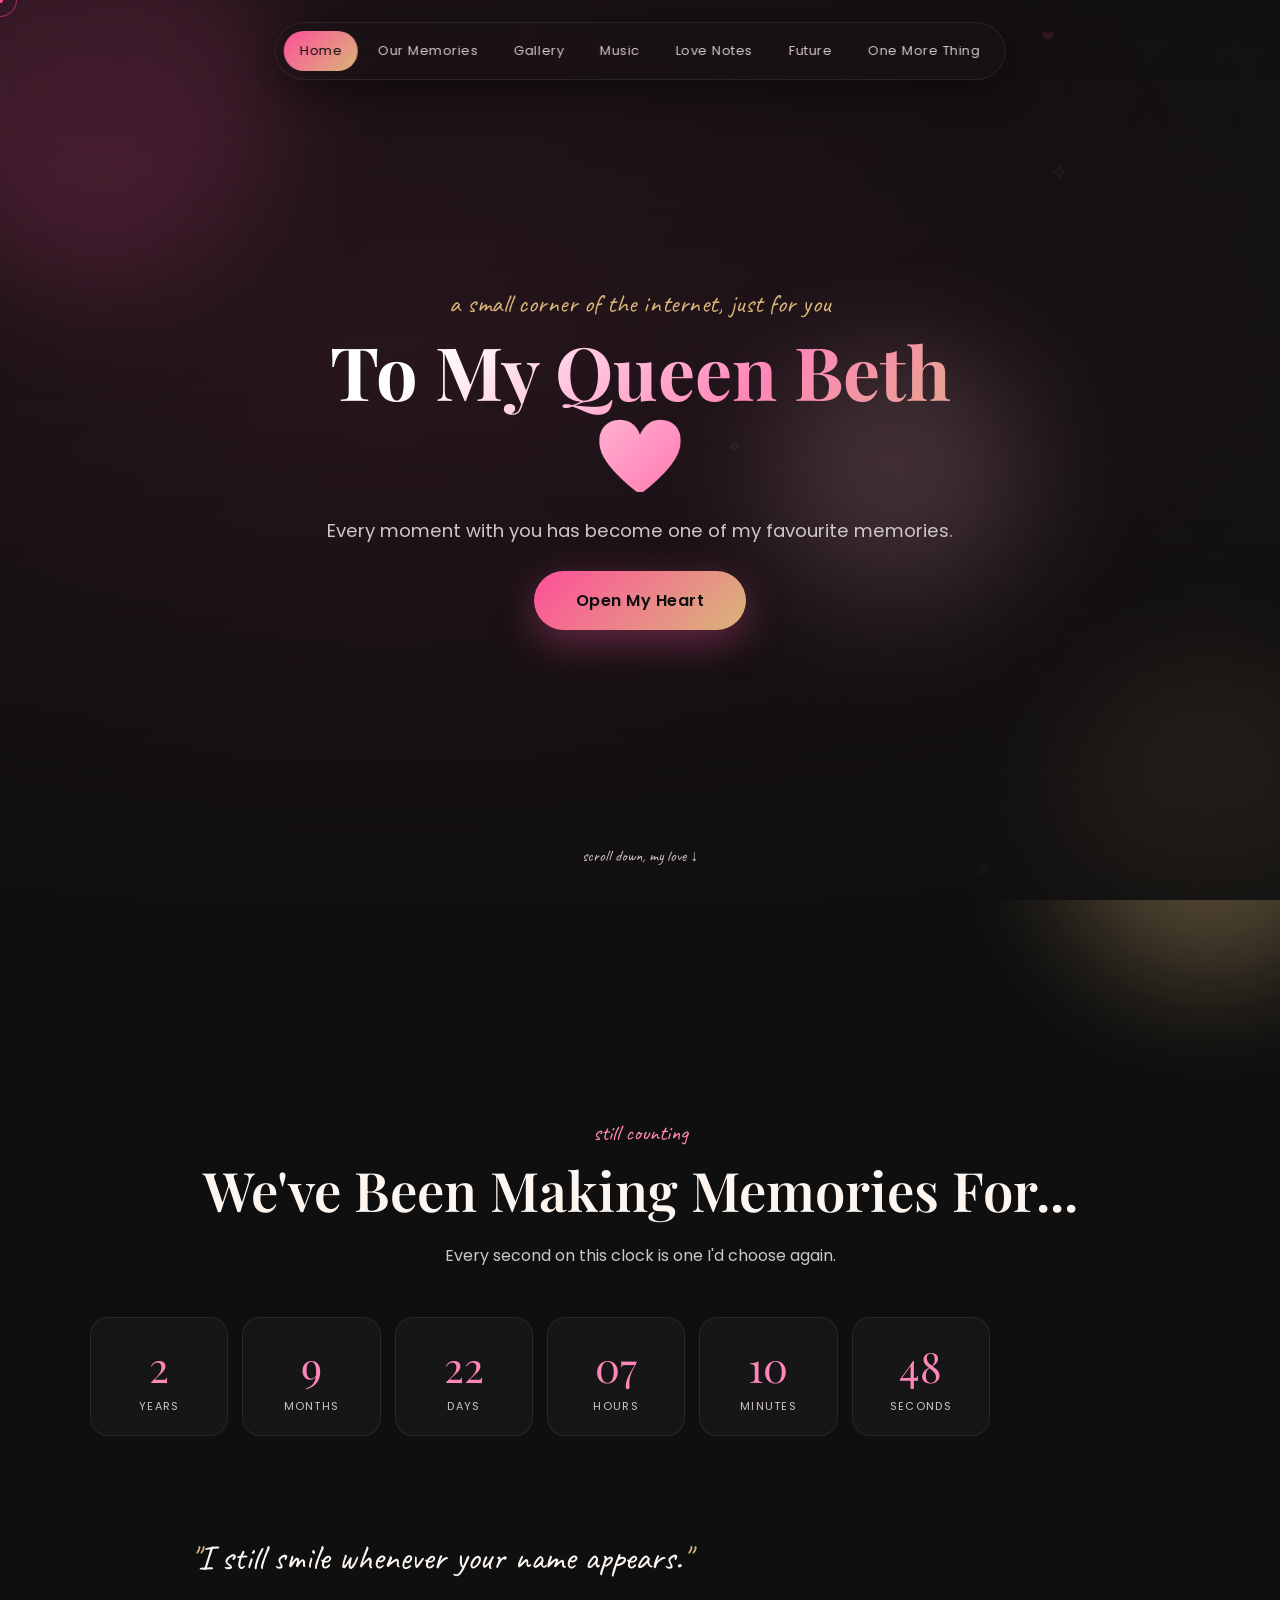
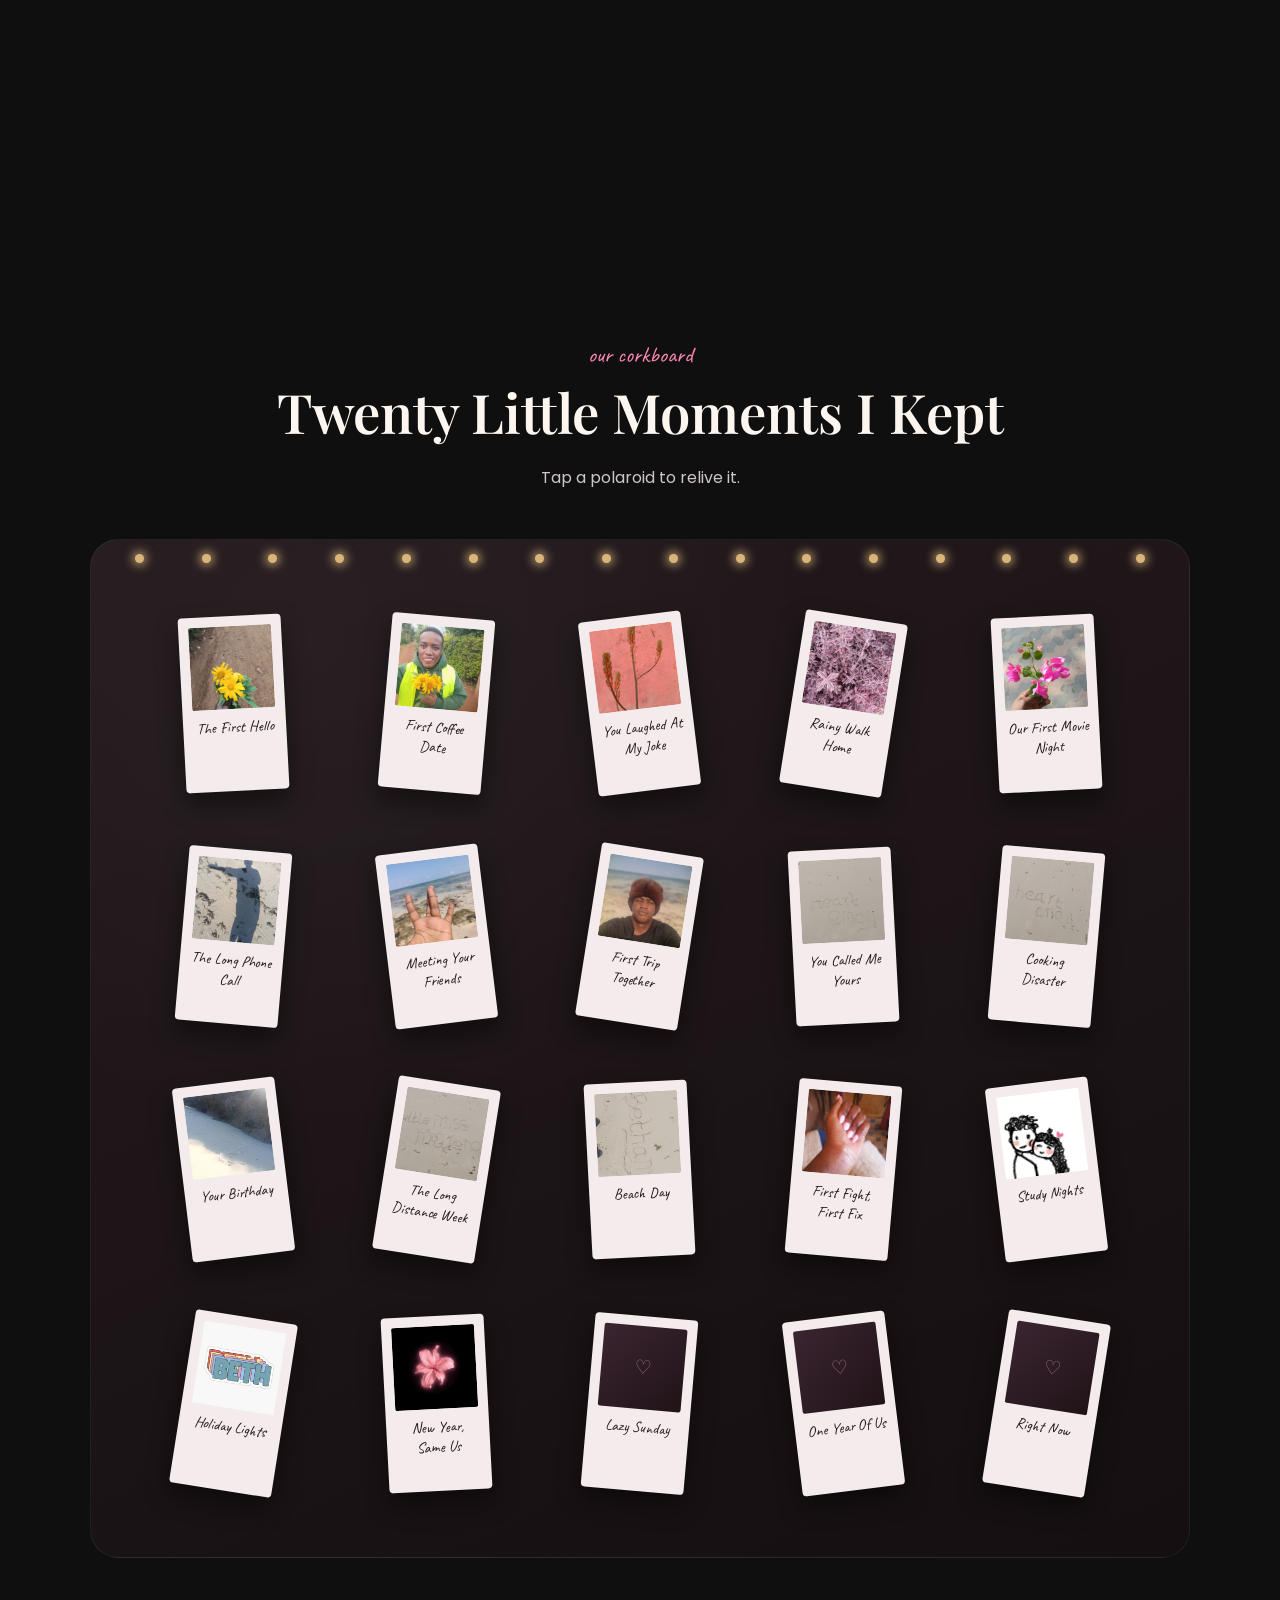
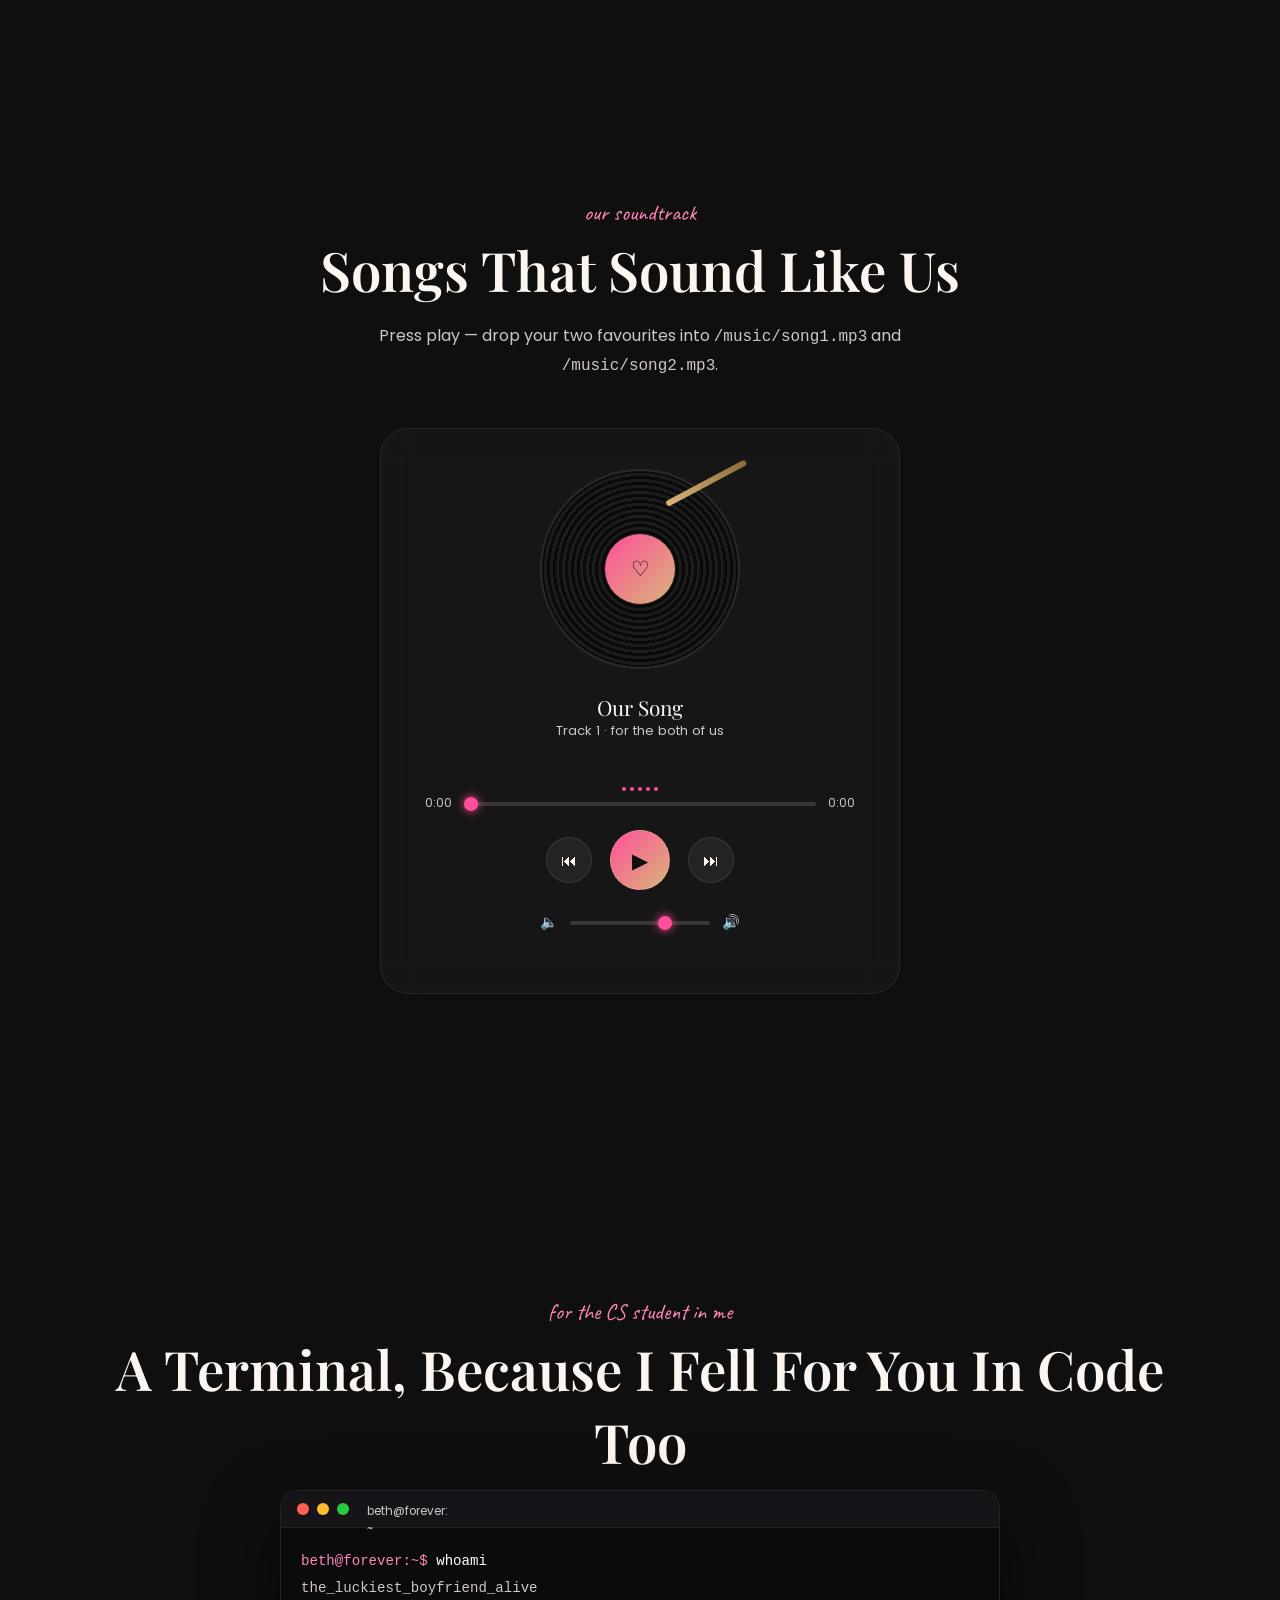
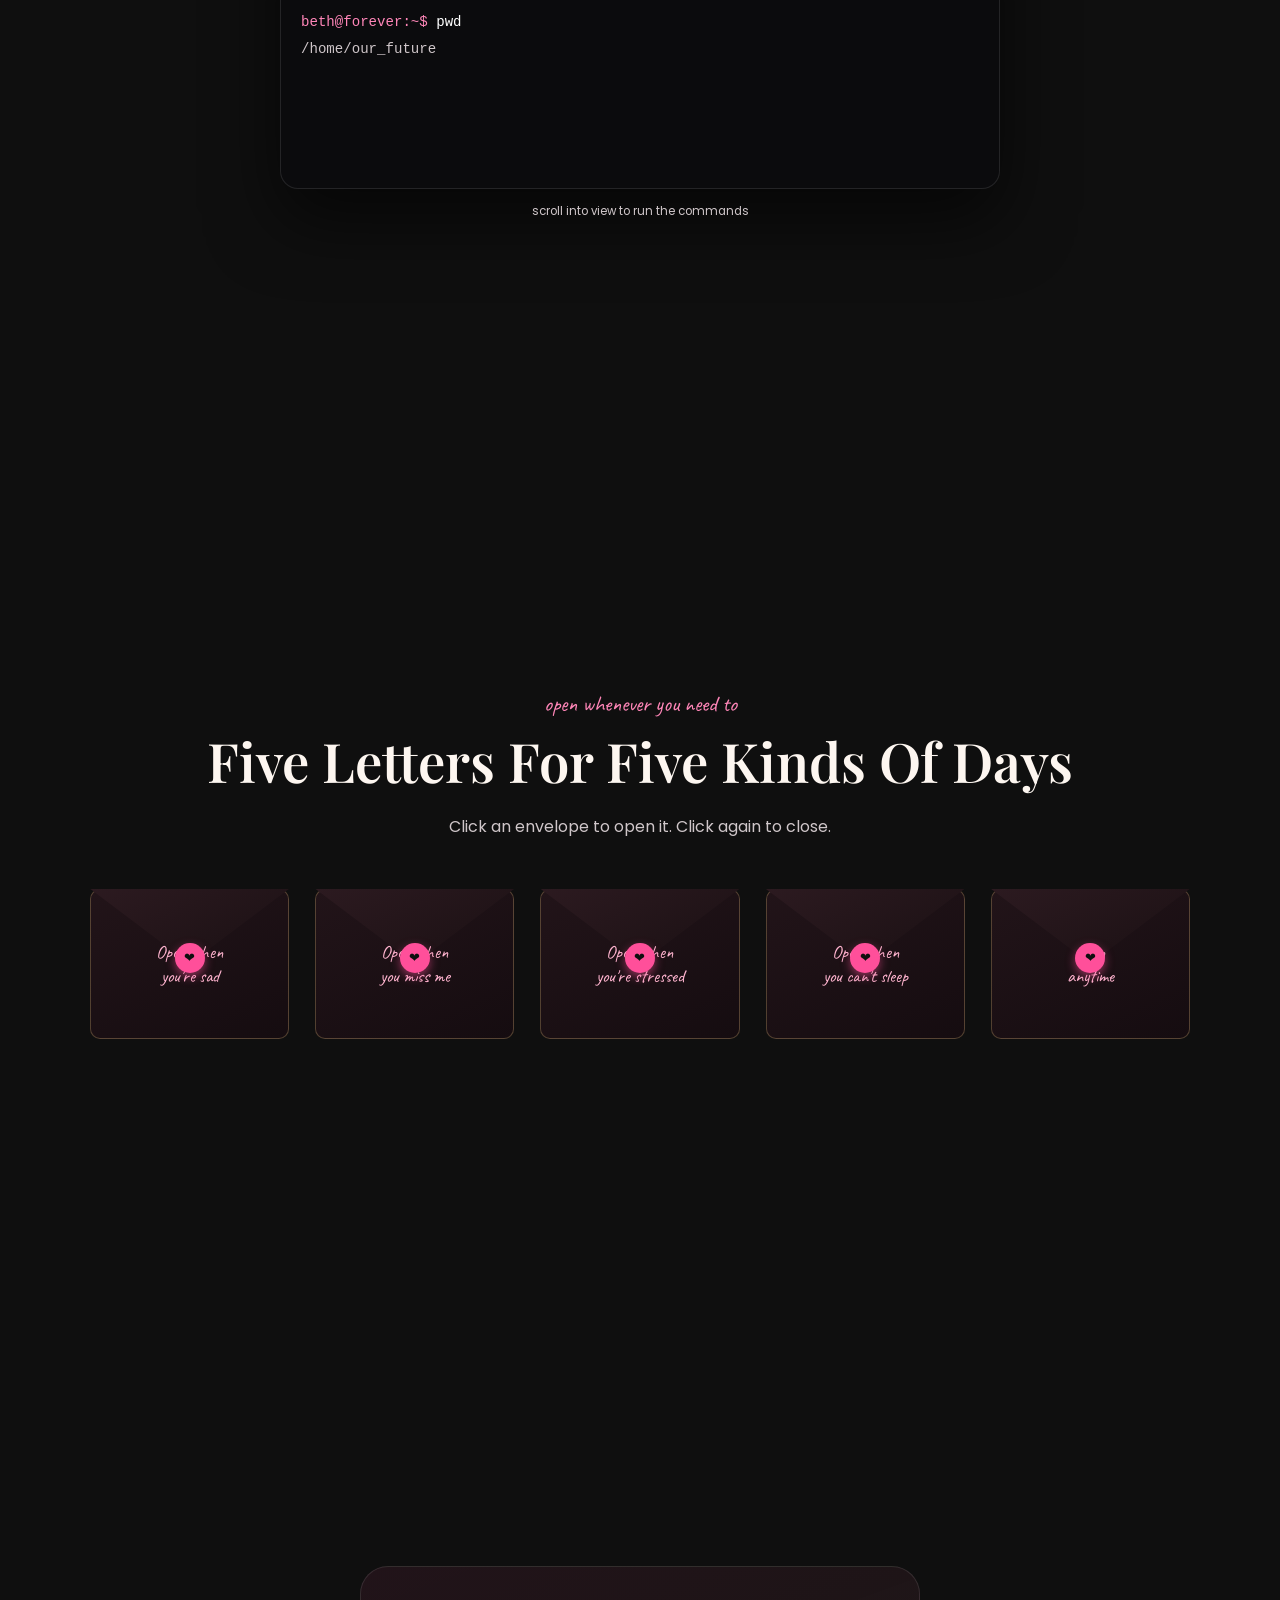
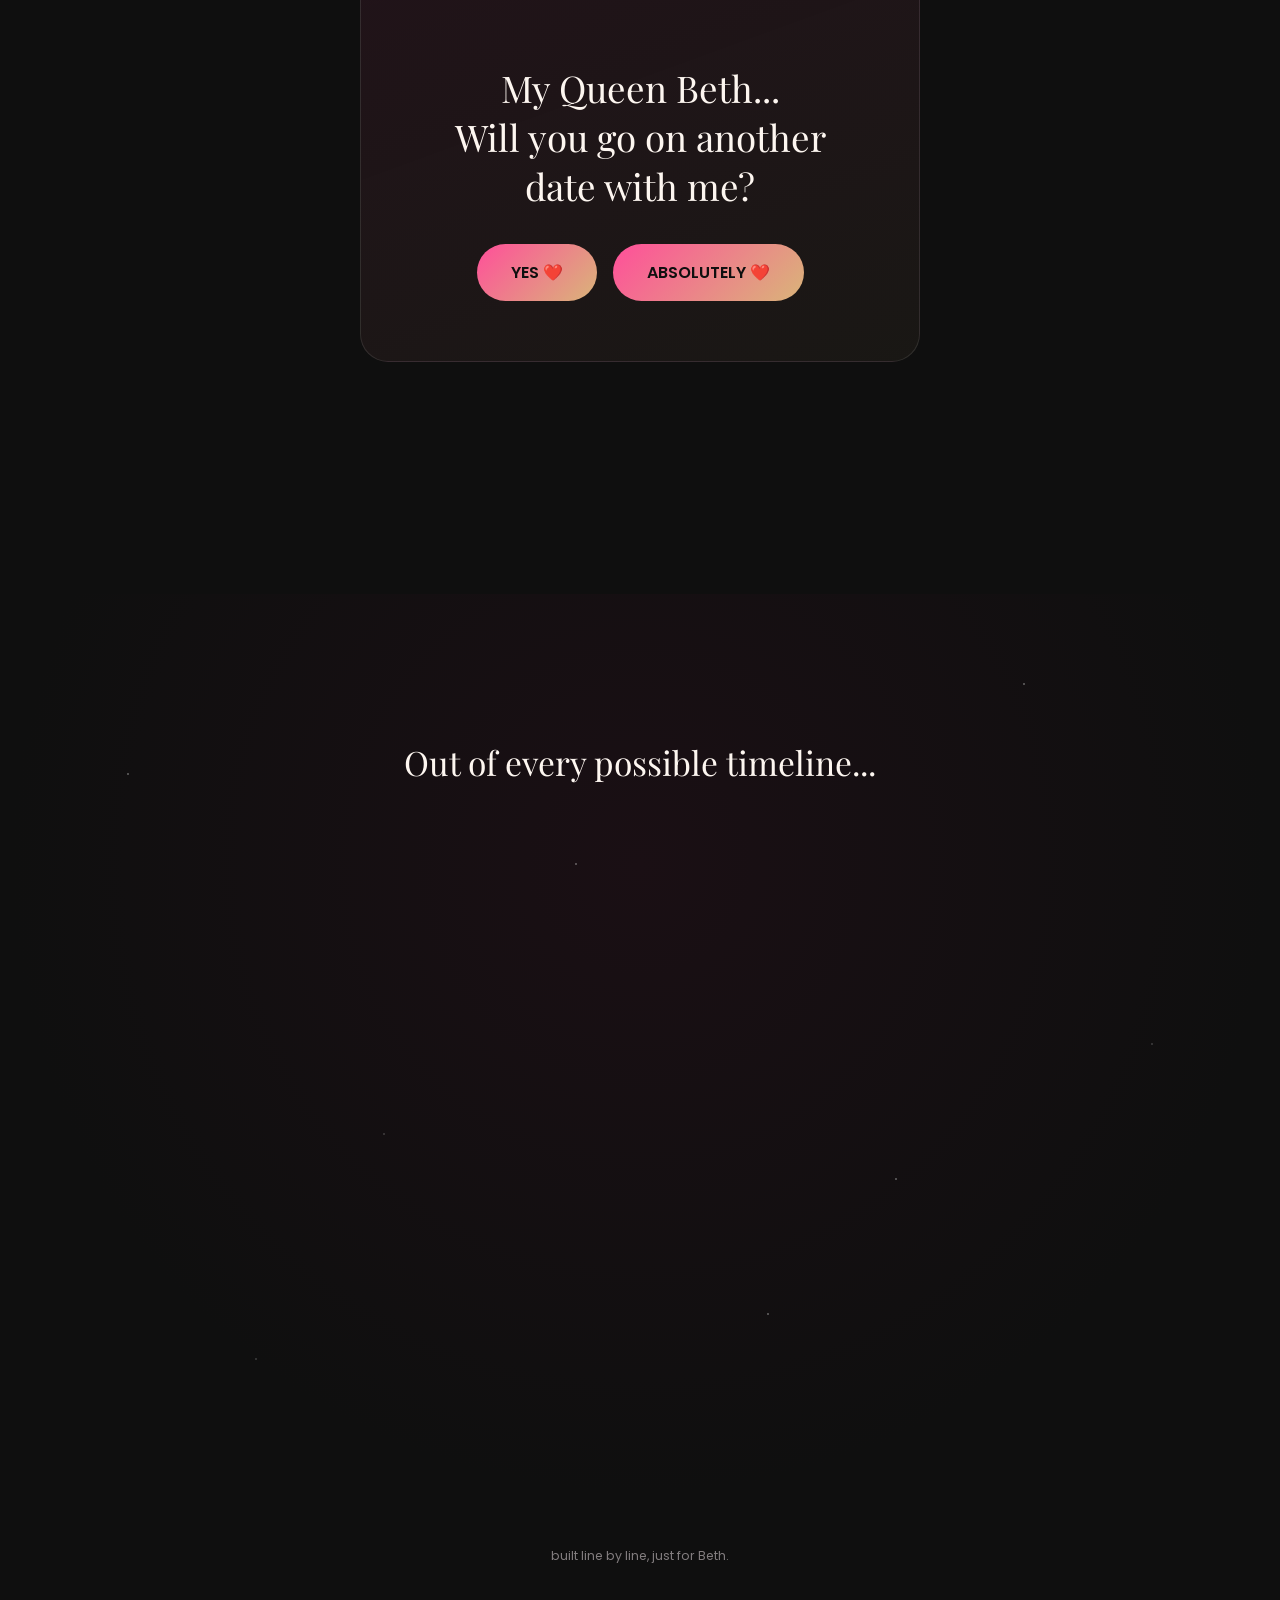
==== index.html @ 6594261c "Add files via upload" ====
<!DOCTYPE html>
<html lang="en">
<head>
<meta charset="UTF-8">
<meta name="viewport" content="width=device-width, initial-scale=1.0">
<title>To My Queen Beth ❤️</title>
<meta name="description" content="A love letter, built in code, for Bethany.">

<!-- Google Fonts -->
<link rel="preconnect" href="https://fonts.googleapis.com">
<link rel="preconnect" href="https://fonts.gstatic.com" crossorigin>
<link href="https://fonts.googleapis.com/css2?family=Playfair+Display:wght@500;600;700&family=Caveat:wght@500;600;700&family=Patrick+Hand&family=Poppins:wght@300;400;500;600&display=swap" rel="stylesheet">

<link rel="stylesheet" href="style.css">
</head>
<body>

<!-- Ambient animated background -->
<div class="bg-gradient" aria-hidden="true"></div>
<div class="orb orb-1" aria-hidden="true"></div>
<div class="orb orb-2" aria-hidden="true"></div>
<div class="orb orb-3" aria-hidden="true"></div>
<canvas id="bg-canvas" aria-hidden="true"></canvas>

<!-- Navigation -->
<button class="nav-toggle" aria-label="Toggle menu">☰</button>
<nav class="floating-nav" aria-label="Primary">
  <a href="#home">Home</a>
  <a href="#memories">Our Memories</a>
  <a href="gallery.html">Gallery</a>
  <a href="#music">Music</a>
  <a href="#letters">Love Notes</a>
  <a href="#future">Future</a>
  <a href="#one-more-thing">One More Thing</a>
</nav>

<!-- ============================================================
     HERO / LANDING
     ============================================================ -->
<header class="hero" id="home">
  <div class="hero-slideshow" aria-hidden="true"></div>
  <div class="hero-overlay" aria-hidden="true"></div>
  <div class="hero-content">
    <span class="hero-eyebrow">a small corner of the internet, just for you</span>
    <h1 class="hero-title">To My Queen Beth ❤️</h1>
    <p class="hero-text">Every moment with you has become one of my favourite memories.</p>
    <a href="#memories" class="btn-open-heart">Open My Heart</a>
  </div>
  <div class="scroll-hint">scroll down, my love ↓</div>
</header>

<!-- ============================================================
     OUR MEMORIES — counter + rotating messages
     ============================================================ -->
<section class="section" id="memories">
  <div class="section-inner">
    <div class="reveal" style="text-align:center;">
      <span class="eyebrow">still counting</span>
      <h2 class="section-title">We've Been Making Memories For...</h2>
      <p class="section-sub" style="margin-left:auto;margin-right:auto;">Every second on this clock is one I'd choose again.</p>
    </div>

    <div class="counter-wrap reveal">
      <div class="counter-cell"><div class="counter-num" data-unit="years">0</div><div class="counter-label">Years</div></div>
      <div class="counter-cell"><div class="counter-num" data-unit="months">0</div><div class="counter-label">Months</div></div>
      <div class="counter-cell"><div class="counter-num" data-unit="days">0</div><div class="counter-label">Days</div></div>
      <div class="counter-cell"><div class="counter-num" data-unit="hours">00</div><div class="counter-label">Hours</div></div>
      <div class="counter-cell"><div class="counter-num" data-unit="minutes">00</div><div class="counter-label">Minutes</div></div>
      <div class="counter-cell"><div class="counter-num" data-unit="seconds">00</div><div class="counter-label">Seconds</div></div>
    </div>

    <div class="message-carousel reveal" aria-live="polite"></div>
  </div>
</section>

<!-- ============================================================
     Polaroid memory wall (corkboard)
     ============================================================ -->
<section class="section" id="wall">
  <div class="section-inner">
    <div class="reveal" style="text-align:center;">
      <span class="eyebrow">our corkboard</span>
      <h2 class="section-title">Twenty Little Moments I Kept</h2>
      <p class="section-sub" style="margin-left:auto;margin-right:auto;">Tap a polaroid to relive it.</p>
    </div>

    <div class="corkboard reveal">
      <div class="fairy-lights" aria-hidden="true">
        <span></span><span></span><span></span><span></span><span></span><span></span><span></span><span></span>
        <span></span><span></span><span></span><span></span><span></span><span></span><span></span><span></span>
      </div>
      <div class="polaroid-grid"></div>
    </div>
  </div>
</section>

<!-- Memory modal -->
<div class="modal-overlay" role="dialog" aria-modal="true" aria-label="Memory detail">
  <div class="modal-card">
    <div class="modal-media"></div>
    <h3 class="modal-title"></h3>
    <div class="modal-date"></div>
    <p class="modal-caption"></p>
    <button class="modal-close">Close</button>
  </div>
</div>

<!-- ============================================================
     MUSIC PAGE
     ============================================================ -->
<section class="section" id="music">
  <div class="section-inner" style="display:flex; flex-direction:column; align-items:center;">
    <div class="reveal" style="text-align:center;">
      <span class="eyebrow">our soundtrack</span>
      <h2 class="section-title">Songs That Sound Like Us</h2>
      <p class="section-sub" style="margin-left:auto;margin-right:auto;">Press play — drop your two favourites into <code>/music/song1.mp3</code> and <code>/music/song2.mp3</code>.</p>
    </div>

    <div class="player-card reveal">
      <audio preload="metadata"></audio>
      <div class="vinyl-wrap">
        <div class="vinyl"><div class="vinyl-label">♡</div></div>
        <div class="vinyl-arm"></div>
      </div>
      <div class="track-title">Our Song</div>
      <div class="track-sub">Track 1 · for the both of us</div>

      <div class="equalizer paused" aria-hidden="true">
        <span></span><span></span><span></span><span></span><span></span>
      </div>

      <div class="seek-row">
        <span class="cur-time">0:00</span>
        <input type="range" class="seek-bar" min="0" max="100" value="0" step="0.1" aria-label="Seek">
        <span class="dur-time">0:00</span>
      </div>

      <div class="player-controls">
        <button class="prev-btn" aria-label="Previous track">⏮</button>
        <button class="play-btn" aria-label="Play or pause">▶</button>
        <button class="next-btn" aria-label="Next track">⏭</button>
      </div>

      <div class="volume-row">
        <span>🔈</span>
        <input type="range" class="volume-bar" min="0" max="1" value="0.7" step="0.01" aria-label="Volume">
        <span>🔊</span>
      </div>
    </div>
  </div>
</section>

<!-- ============================================================
     CS TERMINAL
     ============================================================ -->
<section class="section" id="terminal-section">
  <div class="section-inner" style="display:flex; flex-direction:column; align-items:center;">
    <div class="reveal" style="text-align:center;">
      <span class="eyebrow">for the CS student in me</span>
      <h2 class="section-title">A Terminal, Because I Fell For You In Code Too</h2>
    </div>
    <div class="terminal reveal">
      <div class="terminal-bar">
        <span class="dot-red"></span><span class="dot-yellow"></span><span class="dot-green"></span>
        <span class="terminal-title">beth@forever: ~</span>
      </div>
      <div class="terminal-body"></div>
    </div>
    <p class="terminal-hint reveal">scroll into view to run the commands</p>
  </div>
</section>

<!-- ============================================================
     LOVE NOTES — envelopes
     ============================================================ -->
<section class="section" id="letters">
  <div class="section-inner">
    <div class="reveal" style="text-align:center;">
      <span class="eyebrow">open whenever you need to</span>
      <h2 class="section-title">Five Letters For Five Kinds Of Days</h2>
      <p class="section-sub" style="margin-left:auto;margin-right:auto;">Click an envelope to open it. Click again to close.</p>
    </div>

    <div class="envelope-grid reveal">
      <article class="envelope" data-letter="sad">
        <div class="envelope-body"><span class="envelope-label">Open when<br>you're sad</span></div>
        <div class="envelope-flap"></div>
        <div class="envelope-seal">❤</div>
      </article>
      <article class="envelope" data-letter="miss">
        <div class="envelope-body"><span class="envelope-label">Open when<br>you miss me</span></div>
        <div class="envelope-flap"></div>
        <div class="envelope-seal">❤</div>
      </article>
      <article class="envelope" data-letter="stressed">
        <div class="envelope-body"><span class="envelope-label">Open when<br>you're stressed</span></div>
        <div class="envelope-flap"></div>
        <div class="envelope-seal">❤</div>
      </article>
      <article class="envelope" data-letter="sleep">
        <div class="envelope-body"><span class="envelope-label">Open when<br>you can't sleep</span></div>
        <div class="envelope-flap"></div>
        <div class="envelope-seal">❤</div>
      </article>
      <article class="envelope" data-letter="anytime">
        <div class="envelope-body"><span class="envelope-label">Open<br>anytime</span></div>
        <div class="envelope-flap"></div>
        <div class="envelope-seal">❤</div>
      </article>
    </div>

  </div>
</section>

<!-- ============================================================
     FUTURE — date invitation
     ============================================================ -->
<section class="section" id="future">
  <div class="section-inner" style="display:flex; justify-content:center;">
    <div class="invite-card reveal">
      <p class="invite-question">
        My Queen Beth...<br>
        Will you go on another date with me?
      </p>
      <div class="invite-buttons">
        <button class="btn-yes">YES ❤️</button>
        <button class="btn-yes">ABSOLUTELY ❤️</button>
      </div>
      <div class="invite-result">
        <h3>Best Decision Ever ❤️</h3>
        <p>I can't wait to make another beautiful memory with you.</p>
      </div>
    </div>
  </div>
</section>

<!-- ============================================================
     ONE MORE THING — finale
     ============================================================ -->
<section class="finale" id="one-more-thing">
  <div class="finale-stars" aria-hidden="true"></div>
  <p class="finale-line">Out of every possible timeline...</p>
  <p class="finale-line script">I'm endlessly grateful I found you.</p>
  <p class="finale-line">I love you more than words, code, or algorithms could ever explain.</p>
  <p class="finale-line script">My Queen Beth...</p>
  <p class="finale-line">Thank you for choosing me.</p>
  <button class="glow-heart" aria-label="Reveal final message">❤</button>
  <p class="finale-final">I'll keep choosing you, every single day. ❤️</p>
</section>

<p class="made-with-love">built line by line, just for Beth.</p>

<script src="script.js"></script>
</body>
</html>
---- style.css ----
/* ============================================================
   FOR MY QUEEN BETH — stylesheet
   Design tokens
   ============================================================ */

:root {
  /* Colours */
  --black: #0f0f0f;
  --black-soft: #171316;
  --black-card: #1c171a;
  --pink: #ff4f9a;
  --pink-soft: #ff86b8;
  --rose: #ffb4cf;
  --gold: #d9b579;
  --white-soft: #fdf6f0;
  --white-dim: #cfc6c9;

  /* Fonts */
  --font-display: 'Playfair Display', serif;
  --font-hand: 'Caveat', cursive;
  --font-hand-alt: 'Patrick Hand', cursive;
  --font-body: 'Poppins', sans-serif;

  /* Spacing / radius */
  --radius-lg: 28px;
  --radius-md: 18px;
  --radius-sm: 10px;
  --ease: cubic-bezier(.22,1,.36,1);
}

* { box-sizing: border-box; }
html { scroll-behavior: smooth; }

@media (prefers-reduced-motion: reduce) {
  html { scroll-behavior: auto; }
  *, *::before, *::after {
    animation-duration: 0.001ms !important;
    animation-iteration-count: 1 !important;
    transition-duration: 0.001ms !important;
    scroll-behavior: auto !important;
  }
}

body {
  margin: 0;
  background: var(--black);
  color: var(--white-soft);
  font-family: var(--font-body);
  overflow-x: hidden;
  cursor: none;
}

img { max-width: 100%; display: block; }
a { color: inherit; text-decoration: none; }
button { font-family: inherit; cursor: pointer; }

::selection { background: var(--pink); color: var(--black); }

/* Focus visibility for keyboard users (cursor: none above is decorative only) */
a:focus-visible, button:focus-visible, input:focus-visible {
  outline: 2px solid var(--gold);
  outline-offset: 3px;
}

/* ============================================================
   Custom cursor
   ============================================================ */
.cursor-dot, .cursor-ring {
  position: fixed;
  top: 0; left: 0;
  pointer-events: none;
  z-index: 9999;
  border-radius: 50%;
  transform: translate(-50%, -50%);
  will-change: transform;
}
.cursor-dot { width: 6px; height: 6px; background: var(--pink); }
.cursor-ring {
  width: 34px; height: 34px;
  border: 1px solid rgba(255,79,154,0.55);
  transition: width .25s var(--ease), height .25s var(--ease), border-color .25s;
}
.cursor-ring.active { width: 54px; height: 54px; border-color: var(--gold); }
@media (hover: none), (pointer: coarse) {
  .cursor-dot, .cursor-ring { display: none; }
  body { cursor: auto; }
}

/* ============================================================
   Animated ambient background (shared canvas layer)
   ============================================================ */
#bg-canvas {
  position: fixed;
  inset: 0;
  z-index: 0;
  pointer-events: none;
}

.bg-gradient {
  position: fixed;
  inset: 0;
  z-index: 0;
  background:
    radial-gradient(circle at 15% 20%, rgba(255,79,154,0.16), transparent 40%),
    radial-gradient(circle at 85% 15%, rgba(217,181,121,0.10), transparent 45%),
    radial-gradient(circle at 50% 90%, rgba(255,79,154,0.10), transparent 50%),
    var(--black);
  background-size: 200% 200%;
  animation: driftGradient 24s ease-in-out infinite alternate;
}
@keyframes driftGradient {
  0% { background-position: 0% 0%, 100% 0%, 50% 100%; }
  100% { background-position: 20% 30%, 80% 20%, 40% 80%; }
}

.orb {
  position: fixed;
  border-radius: 50%;
  filter: blur(60px);
  opacity: 0.35;
  z-index: 0;
  pointer-events: none;
}
.orb-1 { width: 380px; height: 380px; background: var(--pink); top: -100px; left: -100px; animation: floatOrb 18s ease-in-out infinite; }
.orb-2 { width: 300px; height: 300px; background: var(--gold); bottom: -80px; right: -80px; animation: floatOrb 22s ease-in-out infinite reverse; }
.orb-3 { width: 260px; height: 260px; background: var(--rose); top: 40%; left: 60%; animation: floatOrb 26s ease-in-out infinite; }
@keyframes floatOrb {
  0%, 100% { transform: translate(0,0) scale(1); }
  50% { transform: translate(40px, -30px) scale(1.1); }
}

/* ============================================================
   Floating navigation
   ============================================================ */
.floating-nav {
  position: fixed;
  top: 22px;
  left: 50%;
  transform: translateX(-50%);
  z-index: 500;
  display: flex;
  gap: 4px;
  padding: 8px;
  background: rgba(23,19,22,0.55);
  backdrop-filter: blur(18px) saturate(160%);
  -webkit-backdrop-filter: blur(18px) saturate(160%);
  border: 1px solid rgba(255,255,255,0.08);
  border-radius: 999px;
  box-shadow: 0 10px 40px rgba(0,0,0,0.45);
}
.floating-nav a {
  position: relative;
  padding: 10px 16px;
  font-size: 0.82rem;
  letter-spacing: 0.04em;
  color: var(--white-dim);
  border-radius: 999px;
  transition: color .3s var(--ease), background .3s var(--ease);
  white-space: nowrap;
}
.floating-nav a:hover, .floating-nav a.active {
  color: var(--black);
  background: linear-gradient(135deg, var(--pink), var(--gold));
}
.nav-toggle {
  display: none;
  position: fixed;
  top: 20px; right: 20px;
  z-index: 501;
  width: 46px; height: 46px;
  border-radius: 50%;
  border: 1px solid rgba(255,255,255,0.15);
  background: rgba(23,19,22,0.7);
  color: var(--pink);
  font-size: 1.2rem;
}

@media (max-width: 860px) {
  .floating-nav {
    flex-direction: column;
    top: 0; right: 0; left: auto;
    transform: translateX(110%);
    border-radius: 20px 0 0 20px;
    padding: 70px 10px 20px;
    transition: transform .4s var(--ease);
    max-height: 100vh;
    overflow-y: auto;
  }
  .floating-nav.open { transform: translateX(0); }
  .nav-toggle { display: flex; align-items: center; justify-content: center; }
}

/* ============================================================
   Section shell
   ============================================================ */
.section {
  position: relative;
  z-index: 1;
  min-height: 100vh;
  padding: 140px 6vw 100px;
  display: flex;
  flex-direction: column;
  align-items: center;
  justify-content: center;
}
.section-inner { width: 100%; max-width: 1100px; margin: 0 auto; }

.eyebrow {
  font-family: var(--font-hand);
  font-size: 1.4rem;
  color: var(--pink-soft);
  display: block;
  margin-bottom: 6px;
}
.section-title {
  font-family: var(--font-display);
  font-size: clamp(2rem, 5vw, 3.4rem);
  font-weight: 600;
  margin: 0 0 12px;
  color: var(--white-soft);
}
.section-sub {
  font-size: 1rem;
  color: var(--white-dim);
  max-width: 560px;
  line-height: 1.7;
  margin-bottom: 48px;
}

.reveal {
  opacity: 0;
  transform: translateY(36px);
  transition: opacity .9s var(--ease), transform .9s var(--ease);
}
.reveal.in-view { opacity: 1; transform: translateY(0); }

/* ============================================================
   HERO / LANDING
   ============================================================ */
.hero {
  position: relative;
  min-height: 100vh;
  display: flex;
  align-items: center;
  justify-content: center;
  text-align: center;
  overflow: hidden;
  padding: 0 6vw;
}
.hero-slideshow { position: absolute; inset: 0; z-index: 0; }
.hero-slideshow img, .hero-slideshow .slide-fallback {
  position: absolute; inset: 0;
  width: 100%; height: 100%;
  object-fit: cover;
  opacity: 0;
  transition: opacity 2.2s ease-in-out;
}
.hero-slideshow .slide.active { opacity: 1; }
.slide-fallback {
  background: linear-gradient(135deg, #21121b, #2c0f1c 40%, #120a0d);
  display: flex; align-items: center; justify-content: center;
  font-family: var(--font-hand); color: rgba(255,180,207,0.35); font-size: 2rem;
}
.hero-overlay {
  position: absolute; inset: 0; z-index: 1;
  background: linear-gradient(180deg, rgba(15,15,15,0.55) 0%, rgba(15,15,15,0.35) 40%, rgba(15,15,15,0.88) 100%);
}
.hero-content { position: relative; z-index: 2; max-width: 720px; }
.hero-eyebrow {
  font-family: var(--font-hand);
  font-size: 1.6rem;
  color: var(--gold);
  letter-spacing: .02em;
}
.hero-title {
  font-family: var(--font-display);
  font-size: clamp(2.4rem, 7vw, 4.6rem);
  line-height: 1.1;
  margin: 10px 0 22px;
  background: linear-gradient(135deg, #fff 20%, var(--pink-soft) 60%, var(--gold) 100%);
  -webkit-background-clip: text;
  background-clip: text;
  color: transparent;
}
.hero-text {
  font-size: 1.15rem;
  line-height: 1.8;
  color: var(--white-dim);
  margin-bottom: 40px;
}
.btn-open-heart {
  position: relative;
  padding: 18px 42px;
  border: none;
  border-radius: 999px;
  font-size: 1rem;
  font-weight: 600;
  letter-spacing: .03em;
  color: var(--black);
  background: linear-gradient(135deg, var(--pink), var(--gold));
  box-shadow: 0 12px 40px rgba(255,79,154,0.35);
  overflow: hidden;
  transition: transform .35s var(--ease), box-shadow .35s var(--ease);
}
.btn-open-heart:hover { transform: translateY(-4px) scale(1.03); box-shadow: 0 18px 50px rgba(255,79,154,0.5); }
.btn-open-heart::after {
  content: '';
  position: absolute; inset: 0;
  background: radial-gradient(circle, rgba(255,255,255,0.5), transparent 60%);
  opacity: 0;
  transition: opacity .4s;
}
.btn-open-heart:hover::after { opacity: 1; }
.scroll-hint {
  position: absolute;
  bottom: 34px; left: 50%;
  transform: translateX(-50%);
  z-index: 2;
  font-family: var(--font-hand);
  font-size: 1rem;
  color: var(--white-dim);
  display: flex; flex-direction: column; align-items: center; gap: 6px;
  animation: bob 2.4s ease-in-out infinite;
}
@keyframes bob { 0%,100% { transform: translate(-50%,0); } 50% { transform: translate(-50%,10px); } }

/* ============================================================
   Relationship counter
   ============================================================ */
.counter-wrap {
  display: grid;
  grid-template-columns: repeat(6, 1fr);
  gap: 14px;
  width: 100%;
  max-width: 900px;
}
.counter-cell {
  background: rgba(255,255,255,0.03);
  border: 1px solid rgba(255,255,255,0.08);
  backdrop-filter: blur(10px);
  border-radius: var(--radius-md);
  padding: 20px 8px;
  text-align: center;
}
.counter-num {
  font-family: var(--font-display);
  font-size: clamp(1.6rem, 4vw, 2.6rem);
  color: var(--pink-soft);
  font-variant-numeric: tabular-nums;
}
.counter-label {
  font-size: 0.68rem;
  letter-spacing: .12em;
  text-transform: uppercase;
  color: var(--white-dim);
  margin-top: 6px;
}
@media (max-width: 720px) {
  .counter-wrap { grid-template-columns: repeat(3, 1fr); }
}

/* ============================================================
   Rotating love messages
   ============================================================ */
.message-carousel {
  margin-top: 56px;
  width: 100%;
  max-width: 700px;
  min-height: 130px;
  display: flex;
  align-items: center;
  justify-content: center;
  text-align: center;
  position: relative;
}
.message-text {
  font-family: var(--font-hand);
  font-size: clamp(1.6rem, 3.4vw, 2.2rem);
  color: var(--white-soft);
  position: absolute;
  opacity: 0;
  transform: translateY(14px);
  transition: opacity 1s var(--ease), transform 1s var(--ease);
}
.message-text.active { opacity: 1; transform: translateY(0); }
.message-text::before, .message-text::after { content: '"'; color: var(--gold); }

/* ============================================================
   Polaroid corkboard
   ============================================================ */
.corkboard {
  position: relative;
  width: 100%;
  border-radius: var(--radius-lg);
  background:
    radial-gradient(circle at 20% 10%, rgba(255,255,255,0.03), transparent 40%),
    linear-gradient(155deg, #241a1e, #150f11);
  border: 1px solid rgba(255,255,255,0.06);
  padding: 60px clamp(20px, 4vw, 60px) 50px;
  overflow: hidden;
}
.fairy-lights {
  position: absolute;
  top: 0; left: 0; right: 0;
  height: 46px;
  display: flex;
  justify-content: space-between;
  padding: 0 4%;
  pointer-events: none;
}
.fairy-lights span {
  width: 9px; height: 9px;
  border-radius: 50%;
  background: var(--gold);
  margin-top: 14px;
  box-shadow: 0 0 10px 3px rgba(217,181,121,0.7);
  animation: twinkleBulb 2.4s ease-in-out infinite;
}
@keyframes twinkleBulb { 0%,100% { opacity: .4; } 50% { opacity: 1; } }

.polaroid-grid {
  display: grid;
  grid-template-columns: repeat(auto-fill, minmax(160px, 1fr));
  gap: 26px 20px;
  position: relative;
  z-index: 1;
}
.polaroid {
  background: #f4ecec;
  padding: 10px 10px 34px;
  border-radius: 4px;
  box-shadow: 0 12px 24px rgba(0,0,0,0.45);
  transition: transform .4s var(--ease), box-shadow .4s var(--ease);
  cursor: pointer;
}
.polaroid img, .polaroid .ph-fallback {
  width: 100%;
  aspect-ratio: 1/1;
  object-fit: cover;
  background: linear-gradient(135deg, #3a2530, #211318);
  display: flex; align-items: center; justify-content: center;
  font-family: var(--font-hand); color: rgba(255,180,207,0.5); font-size: 1.2rem;
  border-radius: 2px;
}
.polaroid figcaption {
  font-family: var(--font-hand);
  color: #241a1a;
  font-size: 0.95rem;
  text-align: center;
  padding-top: 8px;
}
.polaroid:hover {
  transform: translateY(-10px) rotate(0deg) scale(1.05);
  box-shadow: 0 20px 40px rgba(255,79,154,0.35);
  z-index: 5;
}

/* Modal for polaroid memories */
.modal-overlay {
  position: fixed; inset: 0; z-index: 800;
  background: rgba(10,7,8,0.86);
  backdrop-filter: blur(6px);
  display: flex; align-items: center; justify-content: center;
  opacity: 0; pointer-events: none;
  transition: opacity .35s var(--ease);
  padding: 20px;
}
.modal-overlay.open { opacity: 1; pointer-events: auto; }
.modal-card {
  background: var(--black-card);
  border: 1px solid rgba(255,255,255,0.1);
  border-radius: var(--radius-md);
  max-width: 520px; width: 100%;
  padding: 28px;
  transform: scale(.9);
  transition: transform .4s var(--ease);
  text-align: center;
}
.modal-overlay.open .modal-card { transform: scale(1); }
.modal-card img, .modal-card .ph-fallback {
  width: 100%; aspect-ratio: 4/3; object-fit: cover;
  border-radius: var(--radius-sm); margin-bottom: 18px;
}
.modal-title { font-family: var(--font-display); font-size: 1.5rem; color: var(--pink-soft); }
.modal-date { font-size: .78rem; color: var(--gold); letter-spacing: .1em; text-transform: uppercase; margin: 6px 0 16px; }
.modal-caption { font-family: var(--font-hand); font-size: 1.3rem; color: var(--white-soft); line-height: 1.5; }
.modal-close {
  margin-top: 22px;
  background: transparent;
  border: 1px solid rgba(255,255,255,0.2);
  color: var(--white-dim);
  padding: 10px 24px;
  border-radius: 999px;
  transition: all .3s;
}
.modal-close:hover { background: var(--pink); color: var(--black); border-color: var(--pink); }

/* ============================================================
   Music player
   ============================================================ */
.player-card {
  width: 100%;
  max-width: 520px;
  background: rgba(255,255,255,0.03);
  border: 1px solid rgba(255,255,255,0.08);
  backdrop-filter: blur(16px);
  border-radius: var(--radius-lg);
  padding: 40px clamp(20px, 4vw, 44px);
  text-align: center;
}
.vinyl-wrap { position: relative; width: 200px; height: 200px; margin: 0 auto 24px; }
.vinyl {
  width: 200px; height: 200px; border-radius: 50%;
  background: repeating-radial-gradient(circle, #0a0a0a 0 3px, #1c1c1c 3px 6px);
  border: 2px solid #2a2a2a;
  display: flex; align-items: center; justify-content: center;
  transition: transform .3s;
}
.vinyl.spinning { animation: spinVinyl 4s linear infinite; }
@keyframes spinVinyl { to { transform: rotate(360deg); } }
.vinyl-label {
  width: 70px; height: 70px; border-radius: 50%;
  background: linear-gradient(135deg, var(--pink), var(--gold));
  display: flex; align-items: center; justify-content: center;
  font-family: var(--font-hand); font-size: 1.3rem; color: var(--black);
}
.vinyl-arm {
  position: absolute; top: -10px; right: -6px;
  width: 90px; height: 6px;
  background: linear-gradient(90deg, var(--gold), #8a6b3a);
  border-radius: 4px;
  transform-origin: right center;
  transform: rotate(-28deg);
  transition: transform .5s var(--ease);
}
.vinyl-arm.playing { transform: rotate(-6deg); }

.track-title { font-family: var(--font-display); font-size: 1.3rem; color: var(--white-soft); }
.track-sub { font-size: .82rem; color: var(--white-dim); margin-bottom: 20px; }

.seek-row { display: flex; align-items: center; gap: 10px; font-size: .74rem; color: var(--white-dim); margin-bottom: 18px; }
input[type="range"] {
  -webkit-appearance: none; appearance: none;
  flex: 1; height: 4px; border-radius: 4px;
  background: rgba(255,255,255,0.14);
  outline: none;
}
input[type="range"]::-webkit-slider-thumb {
  -webkit-appearance: none; width: 14px; height: 14px; border-radius: 50%;
  background: var(--pink); box-shadow: 0 0 10px var(--pink); cursor: pointer;
}
input[type="range"]::-moz-range-thumb {
  width: 14px; height: 14px; border-radius: 50%; border: none;
  background: var(--pink); box-shadow: 0 0 10px var(--pink); cursor: pointer;
}

.player-controls { display: flex; align-items: center; justify-content: center; gap: 18px; margin-bottom: 22px; }
.player-controls button {
  background: rgba(255,255,255,0.06);
  border: 1px solid rgba(255,255,255,0.1);
  color: var(--white-soft);
  width: 46px; height: 46px; border-radius: 50%;
  font-size: 1rem;
  transition: all .3s;
}
.player-controls .play-btn {
  width: 60px; height: 60px;
  background: linear-gradient(135deg, var(--pink), var(--gold));
  color: var(--black); font-size: 1.3rem;
}
.player-controls button:hover { transform: translateY(-3px); }

.volume-row { display: flex; align-items: center; gap: 10px; justify-content: center; margin-bottom: 20px; }
.volume-row span { font-size: .9rem; color: var(--white-dim); }
.volume-row input[type="range"] { max-width: 140px; }

.equalizer { display: flex; align-items: flex-end; justify-content: center; gap: 4px; height: 30px; margin-bottom: 4px; }
.equalizer span {
  width: 4px; background: var(--pink); border-radius: 2px; height: 6px;
  animation: eqBounce 1s ease-in-out infinite;
}
.equalizer span:nth-child(2) { animation-delay: .15s; }
.equalizer span:nth-child(3) { animation-delay: .3s; }
.equalizer span:nth-child(4) { animation-delay: .45s; }
.equalizer span:nth-child(5) { animation-delay: .2s; }
.equalizer.paused span { animation-play-state: paused; height: 4px; }
@keyframes eqBounce { 0%,100% { height: 6px; } 50% { height: 26px; } }

.music-note {
  position: fixed; z-index: 60; pointer-events: none;
  color: var(--pink-soft); font-size: 1.2rem;
  animation: noteFloat 3.5s ease-in forwards;
}
@keyframes noteFloat {
  0% { opacity: 0; transform: translateY(0) translateX(0) rotate(0deg); }
  10% { opacity: 1; }
  100% { opacity: 0; transform: translateY(-220px) translateX(30px) rotate(30deg); }
}

/* ============================================================
   CS terminal
   ============================================================ */
.terminal {
  width: 100%;
  max-width: 720px;
  background: #0b0b0d;
  border-radius: var(--radius-md);
  border: 1px solid rgba(255,255,255,0.1);
  box-shadow: 0 30px 70px rgba(0,0,0,0.6);
  overflow: hidden;
  font-family: 'Courier New', monospace;
}
.terminal-bar {
  display: flex; align-items: center; gap: 8px;
  padding: 12px 16px;
  background: #161418;
  border-bottom: 1px solid rgba(255,255,255,0.06);
}
.terminal-bar span { width: 12px; height: 12px; border-radius: 50%; display: inline-block; }
.dot-red { background: #ff5f56; } .dot-yellow { background: #ffbd2e; } .dot-green { background: #27c93f; }
.terminal-title { margin-left: 10px; font-size: .74rem; color: var(--white-dim); font-family: var(--font-body); }
.terminal-body {
  padding: 20px;
  min-height: 260px;
  font-size: .88rem;
  line-height: 1.9;
  color: #d7f5da;
}
.terminal-body .prompt { color: var(--pink-soft); }
.terminal-body .cmd { color: #fff; }
.terminal-body .out { color: var(--white-dim); margin: 0 0 8px 0; white-space: pre-wrap; }
.terminal-cursor-blink { display: inline-block; width: 8px; height: 14px; background: var(--pink); animation: blinkCursor 1s step-end infinite; vertical-align: -2px; }
@keyframes blinkCursor { 50% { opacity: 0; } }
.terminal-hint { font-size: .72rem; color: var(--white-dim); font-family: var(--font-body); margin-top: 14px; opacity: .7; }

/* ============================================================
   Love letters / envelopes
   ============================================================ */
.envelope-grid {
  display: grid;
  grid-template-columns: repeat(auto-fit, minmax(190px, 1fr));
  gap: 26px;
  width: 100%;
}
.envelope {
  position: relative;
  height: 150px;
  cursor: pointer;
  perspective: 900px;
}
.envelope-body {
  position: absolute; inset: 0;
  background: linear-gradient(155deg, #221419, #150c10);
  border: 1px solid rgba(217,181,121,0.3);
  border-radius: var(--radius-sm);
  display: flex; align-items: center; justify-content: center;
  text-align: center;
  padding: 14px;
  transition: transform .3s var(--ease), box-shadow .3s var(--ease);
}
.envelope:hover .envelope-body { transform: translateY(-6px); box-shadow: 0 16px 34px rgba(255,79,154,0.25); }
.envelope-flap {
  position: absolute; top: 0; left: 0; right: 0; height: 50%;
  background: linear-gradient(155deg, #2c1a20, #1a1013);
  clip-path: polygon(0 0, 100% 0, 50% 100%);
  border-bottom: 1px solid rgba(217,181,121,0.25);
  transform-origin: top;
  transition: transform .5s var(--ease);
}
.envelope.opened .envelope-flap { transform: rotateX(180deg); }
.envelope-label {
  font-family: var(--font-hand);
  font-size: 1.15rem;
  color: var(--rose);
  z-index: 1;
}
.envelope-seal {
  position: absolute; top: 46%; left: 50%; transform: translate(-50%,-50%);
  width: 30px; height: 30px; border-radius: 50%;
  background: var(--pink);
  display: flex; align-items: center; justify-content: center;
  font-size: .8rem; color: var(--black); z-index: 2;
  box-shadow: 0 4px 10px rgba(255,79,154,0.5);
}

.letter-paper {
  font-family: var(--font-hand-alt);
  font-size: 1.25rem;
  line-height: 1.85;
  color: #2a2020;
  background: #f7efe4;
  background-image: repeating-linear-gradient(rgba(0,0,0,0.04) 0 1px, transparent 1px 34px);
  border-radius: var(--radius-sm);
  padding: 34px 30px;
  white-space: pre-line;
}

/* ============================================================
   Date invitation
   ============================================================ */
.invite-card {
  text-align: center;
  max-width: 560px;
  padding: 60px clamp(24px, 5vw, 60px);
  border-radius: var(--radius-lg);
  background: linear-gradient(160deg, rgba(255,79,154,0.08), rgba(217,181,121,0.05));
  border: 1px solid rgba(255,255,255,0.1);
  position: relative;
  overflow: hidden;
}
.invite-question {
  font-family: var(--font-display);
  font-size: clamp(1.6rem, 4vw, 2.3rem);
  margin-bottom: 34px;
  color: var(--white-soft);
}
.invite-buttons { display: flex; gap: 16px; justify-content: center; flex-wrap: wrap; }
.btn-yes {
  padding: 16px 34px;
  border-radius: 999px;
  border: none;
  font-weight: 600;
  font-size: 1rem;
  background: linear-gradient(135deg, var(--pink), var(--gold));
  color: var(--black);
  transition: transform .3s var(--ease);
}
.btn-yes:hover { transform: scale(1.06) translateY(-2px); }
.invite-result { display: none; }
.invite-result.show { display: block; }
.invite-result h3 { font-family: var(--font-display); font-size: 2rem; color: var(--pink-soft); }
.invite-result p { color: var(--white-dim); margin-top: 10px; }

/* ============================================================
   Final page — "One More Thing"
   ============================================================ */
.finale {
  min-height: 100vh;
  background: radial-gradient(circle at 50% 30%, #1a0f14, var(--black) 70%);
  display: flex; flex-direction: column; align-items: center; justify-content: center;
  text-align: center; position: relative; overflow: hidden;
}
.finale-stars {
  position: absolute; inset: 0;
  background-image:
    radial-gradient(1.5px 1.5px at 10% 20%, #fff, transparent),
    radial-gradient(1.5px 1.5px at 80% 10%, #fff, transparent),
    radial-gradient(1px 1px at 30% 60%, #fff, transparent),
    radial-gradient(1.5px 1.5px at 60% 80%, #fff, transparent),
    radial-gradient(1px 1px at 90% 50%, #fff, transparent),
    radial-gradient(1.5px 1.5px at 45% 30%, #fff, transparent),
    radial-gradient(1px 1px at 20% 85%, #fff, transparent),
    radial-gradient(1.5px 1.5px at 70% 65%, #fff, transparent);
  background-size: 100% 100%;
  opacity: 0.5;
  animation: twinkleField 4s ease-in-out infinite alternate;
}
@keyframes twinkleField { 0% { opacity: 0.25; } 100% { opacity: 0.6; } }
.finale-line {
  font-family: var(--font-display);
  font-size: clamp(1.3rem, 3.6vw, 2.1rem);
  max-width: 720px;
  margin: 10px 0;
  opacity: 0;
  transform: translateY(16px);
  transition: opacity 1.4s var(--ease), transform 1.4s var(--ease);
  position: relative; z-index: 2;
}
.finale-line.show { opacity: 1; transform: translateY(0); }
.finale-line.script { font-family: var(--font-hand); font-size: clamp(1.8rem, 5vw, 2.8rem); color: var(--pink-soft); }
.glow-heart {
  margin-top: 40px;
  font-size: 3.4rem;
  color: var(--pink);
  cursor: pointer;
  filter: drop-shadow(0 0 18px var(--pink));
  animation: pulseHeart 2.4s ease-in-out infinite;
  opacity: 0;
  transition: opacity 1.4s var(--ease);
  position: relative; z-index: 2;
  background: none; border: none;
}
.glow-heart.show { opacity: 1; }
@keyframes pulseHeart { 0%,100% { transform: scale(1); } 50% { transform: scale(1.12); } }
.finale-final {
  margin-top: 30px;
  font-family: var(--font-hand);
  font-size: clamp(1.6rem, 4vw, 2.4rem);
  color: var(--gold);
  opacity: 0;
  transition: opacity 1s var(--ease);
  position: relative; z-index: 2;
}
.finale-final.show { opacity: 1; }

/* ============================================================
   Floating footer bits / particle layers spawned by JS
   ============================================================ */
.floaty {
  position: fixed;
  z-index: 40;
  pointer-events: none;
  will-change: transform, opacity;
}

/* ============================================================
   Gallery page specific (see gallery.html inline-linked styles below)
   ============================================================ */
.gallery-page-header {
  text-align: center;
  padding: 150px 6vw 40px;
  position: relative; z-index: 1;
}
.gallery-stage {
  position: relative;
  max-width: 900px;
  margin: 0 auto 40px;
  padding: 0 6vw;
  z-index: 1;
}
.morph-frame {
  position: relative;
  border-radius: var(--radius-lg);
  overflow: hidden;
  aspect-ratio: 16/10;
  background: rgba(255,255,255,0.03);
  border: 1px solid rgba(255,255,255,0.08);
  box-shadow: 0 30px 70px rgba(0,0,0,0.55);
}
.morph-slide {
  position: absolute; inset: 0;
  opacity: 0;
  transform: scale(1.08);
  transition: opacity 1.1s var(--ease), transform 1.4s var(--ease);
}
.morph-slide.active { opacity: 1; transform: scale(1); z-index: 2; }
.morph-slide img, .morph-slide .ph-fallback {
  width: 100%; height: 100%; object-fit: cover;
}
.morph-slide .ph-fallback {
  display: flex; align-items: center; justify-content: center;
  font-family: var(--font-hand); color: rgba(255,180,207,0.4); font-size: 1.6rem;
  background: linear-gradient(135deg, #2a1620, #140b0f);
}
.morph-reflection {
  position: absolute; bottom: 0; left: 0; right: 0; height: 40%;
  background: linear-gradient(0deg, rgba(15,15,15,0.9), transparent);
  z-index: 3; pointer-events: none;
}
.morph-caption {
  position: absolute; left: 24px; bottom: 20px; z-index: 4;
  font-family: var(--font-hand);
  font-size: 1.4rem;
  color: #fff;
  text-shadow: 0 2px 10px rgba(0,0,0,0.8);
  opacity: 0;
  transform: translateY(10px);
  transition: opacity .8s var(--ease) .3s, transform .8s var(--ease) .3s;
}
.morph-slide.active .morph-caption { opacity: 1; transform: translateY(0); }

.morph-nav-btn {
  position: absolute; top: 50%; transform: translateY(-50%);
  width: 46px; height: 46px; border-radius: 50%;
  background: rgba(15,15,15,0.55);
  border: 1px solid rgba(255,255,255,0.2);
  color: #fff; font-size: 1.1rem; z-index: 5;
  backdrop-filter: blur(8px);
  transition: background .3s, transform .3s;
}
.morph-nav-btn:hover { background: var(--pink); color: var(--black); }
.morph-prev { left: 16px; } .morph-next { right: 16px; }

.morph-indicators { display: flex; gap: 8px; justify-content: center; margin-top: 20px; }
.morph-indicators button {
  width: 9px; height: 9px; border-radius: 50%;
  background: rgba(255,255,255,0.25); border: none;
  transition: all .3s;
}
.morph-indicators button.active { background: var(--pink); width: 22px; border-radius: 5px; }

.gallery-thumbs {
  display: flex; gap: 12px; justify-content: center; flex-wrap: wrap;
  margin-top: 26px; padding: 0 6vw;
  position: relative; z-index: 1;
}
.gallery-thumbs button {
  width: 66px; height: 66px; border-radius: var(--radius-sm);
  overflow: hidden; border: 2px solid transparent;
  opacity: .55; transition: all .3s;
  background: #1c1416;
}
.gallery-thumbs button.active { opacity: 1; border-color: var(--pink); transform: translateY(-3px); }
.gallery-thumbs img { width: 100%; height: 100%; object-fit: cover; }

.gallery-back {
  display: block; text-align: center; margin: 60px auto 100px;
  font-family: var(--font-hand); font-size: 1.2rem; color: var(--gold);
  position: relative; z-index: 1;
}

/* ============================================================
   Small text / footer note
   ============================================================ */
.made-with-love {
  text-align: center;
  padding: 40px 6vw 60px;
  font-size: .78rem;
  color: var(--white-dim);
  opacity: .6;
  position: relative; z-index: 1;
}
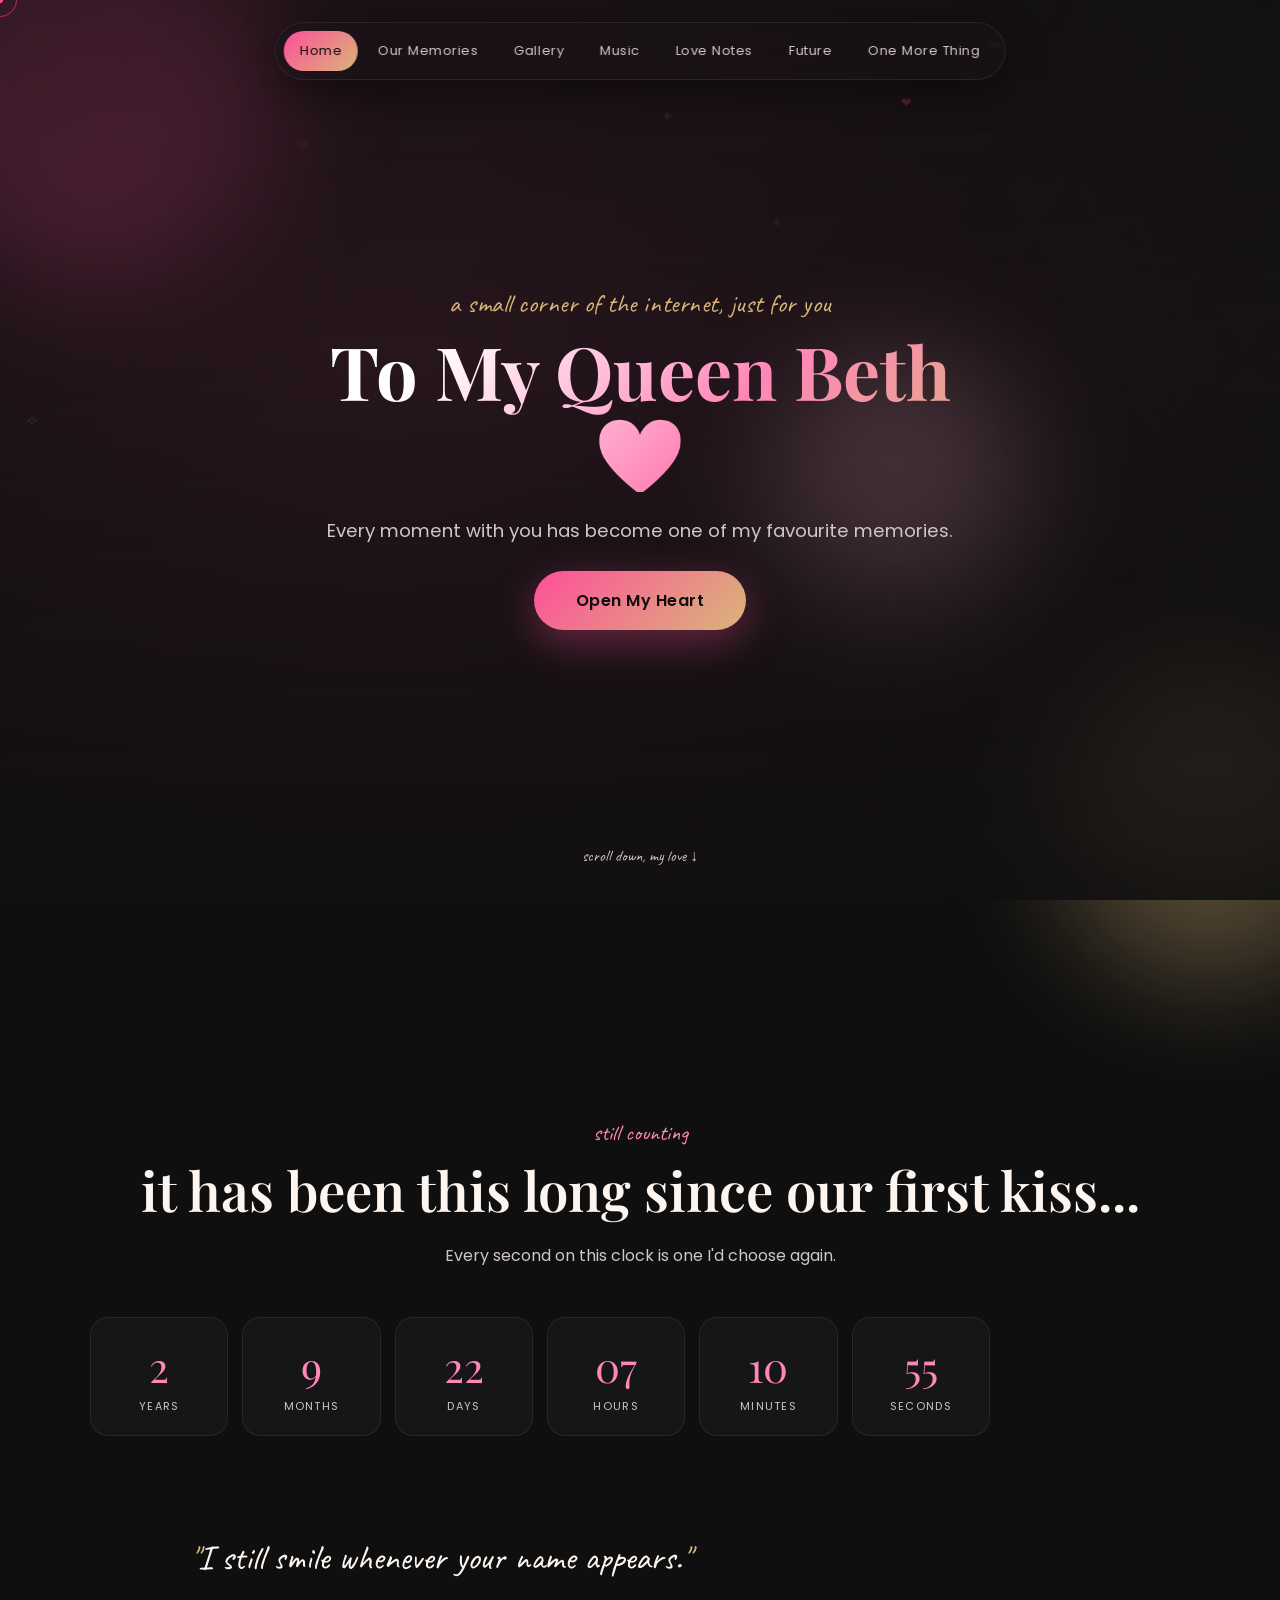
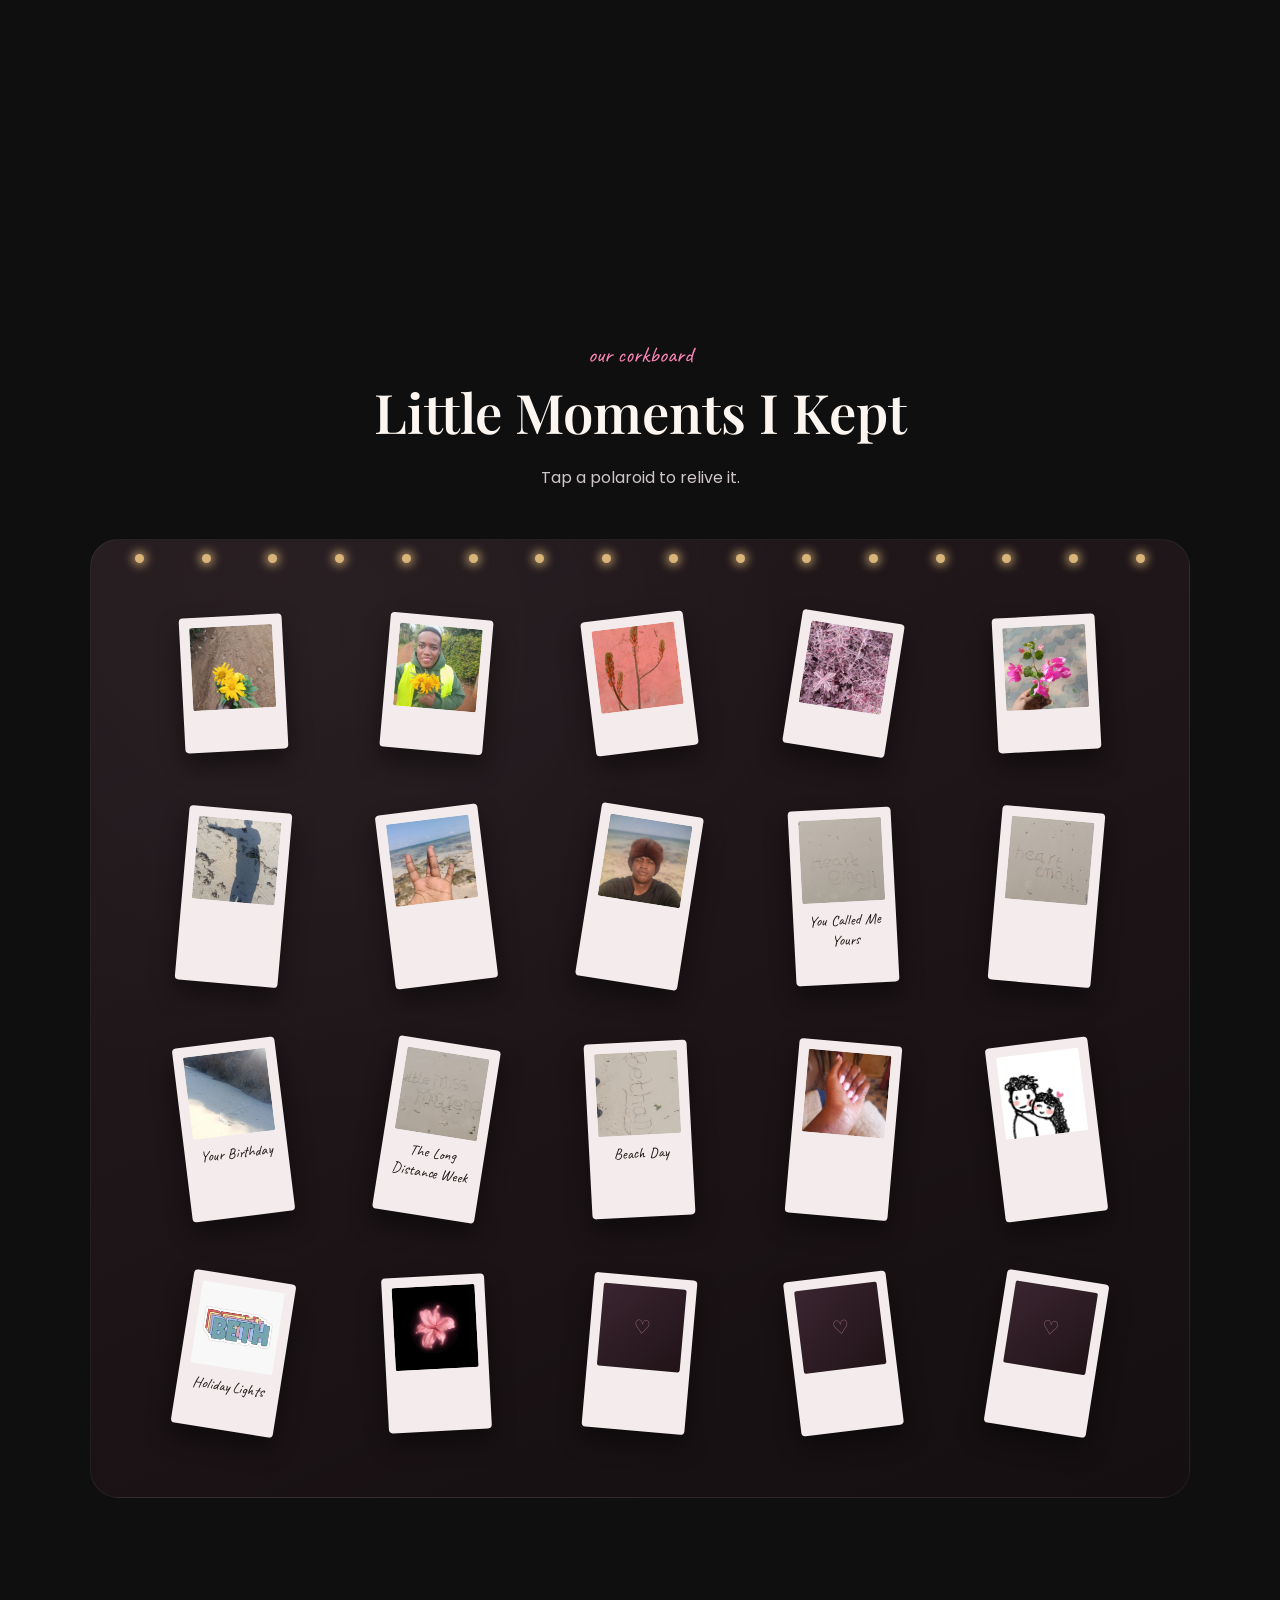
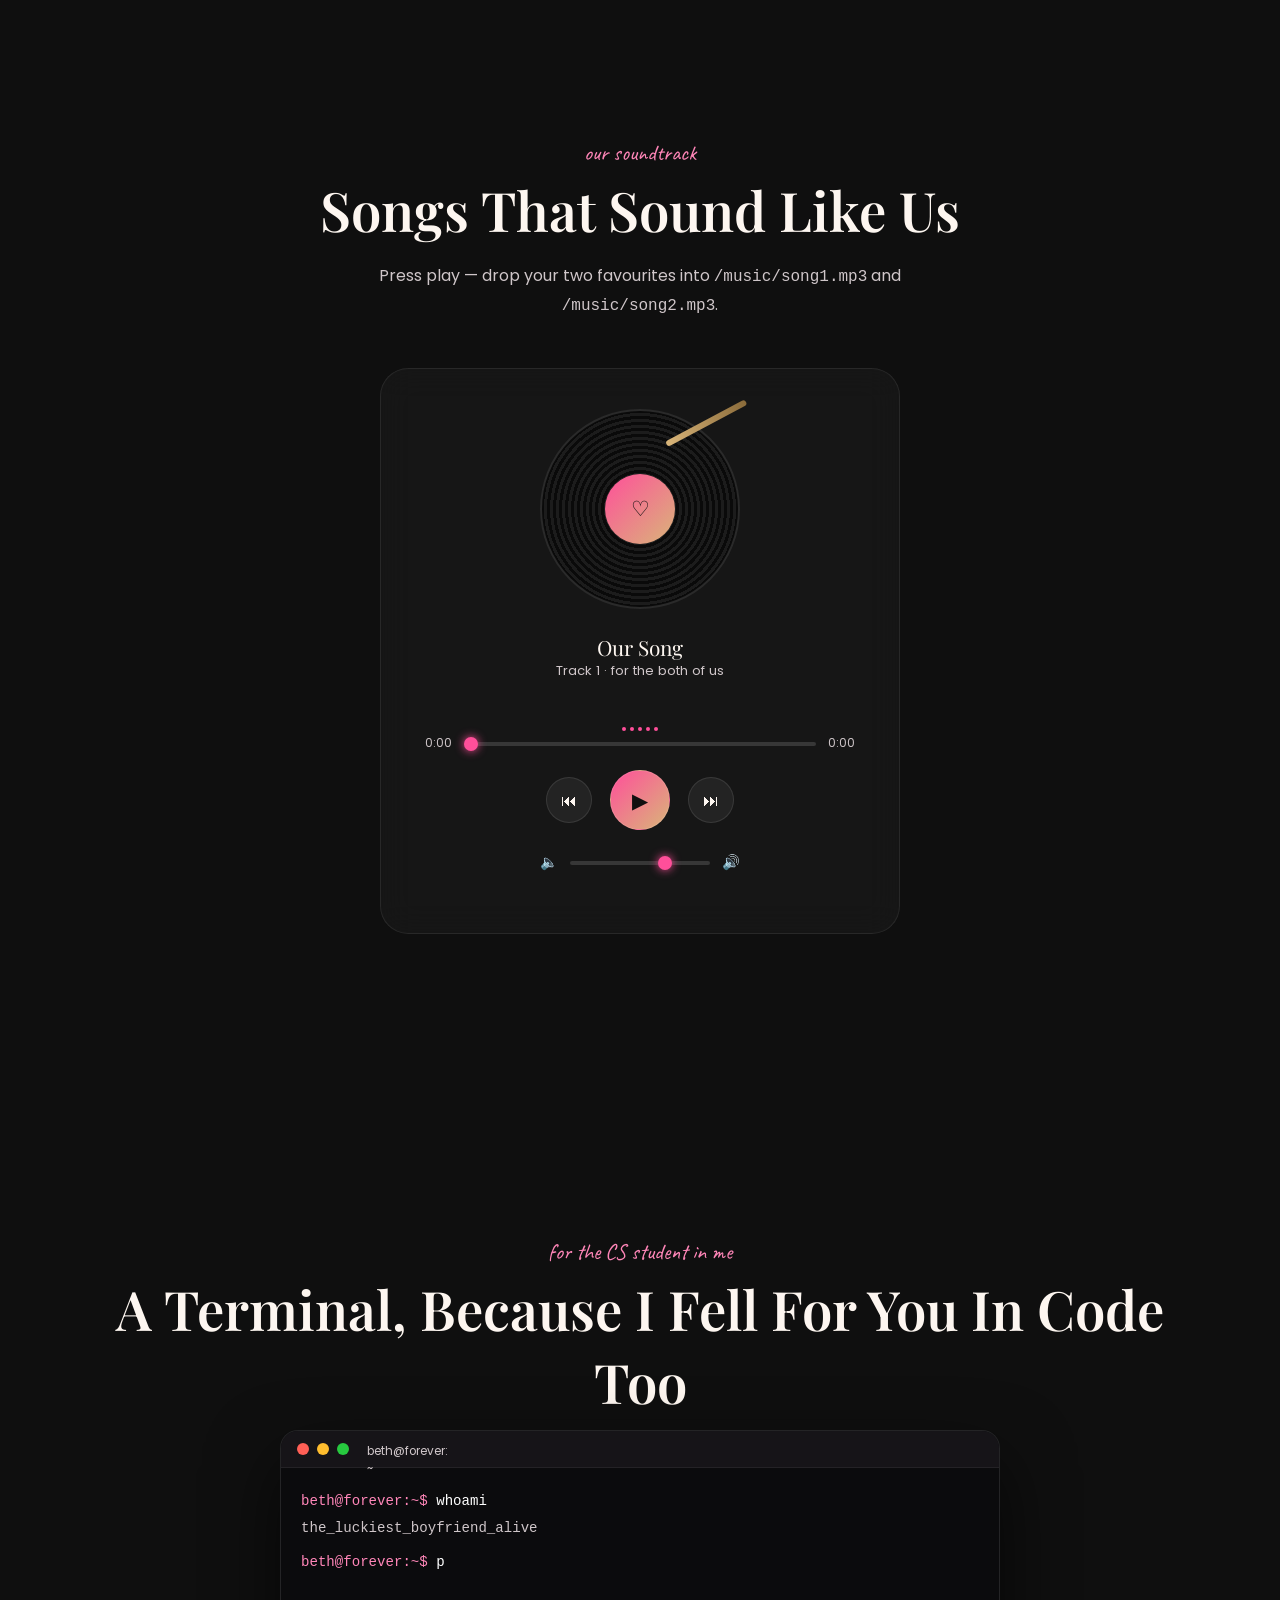
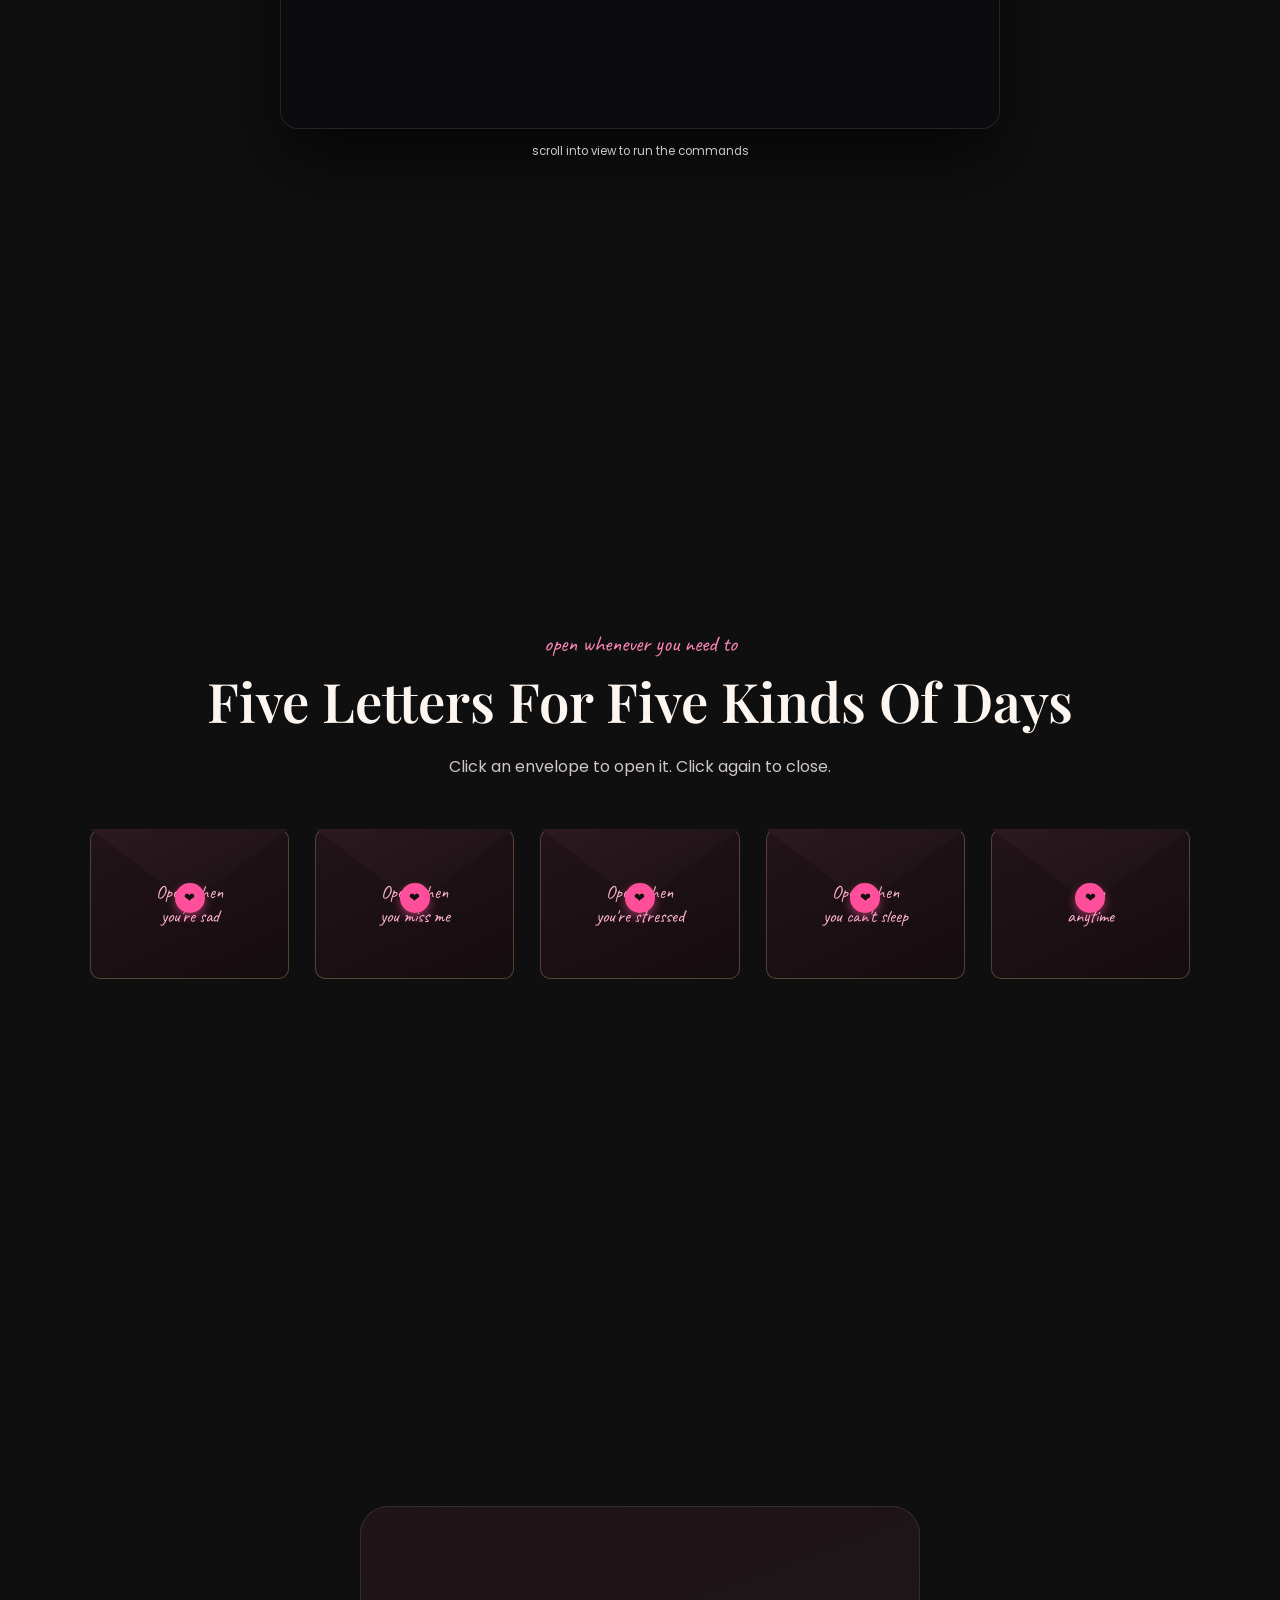
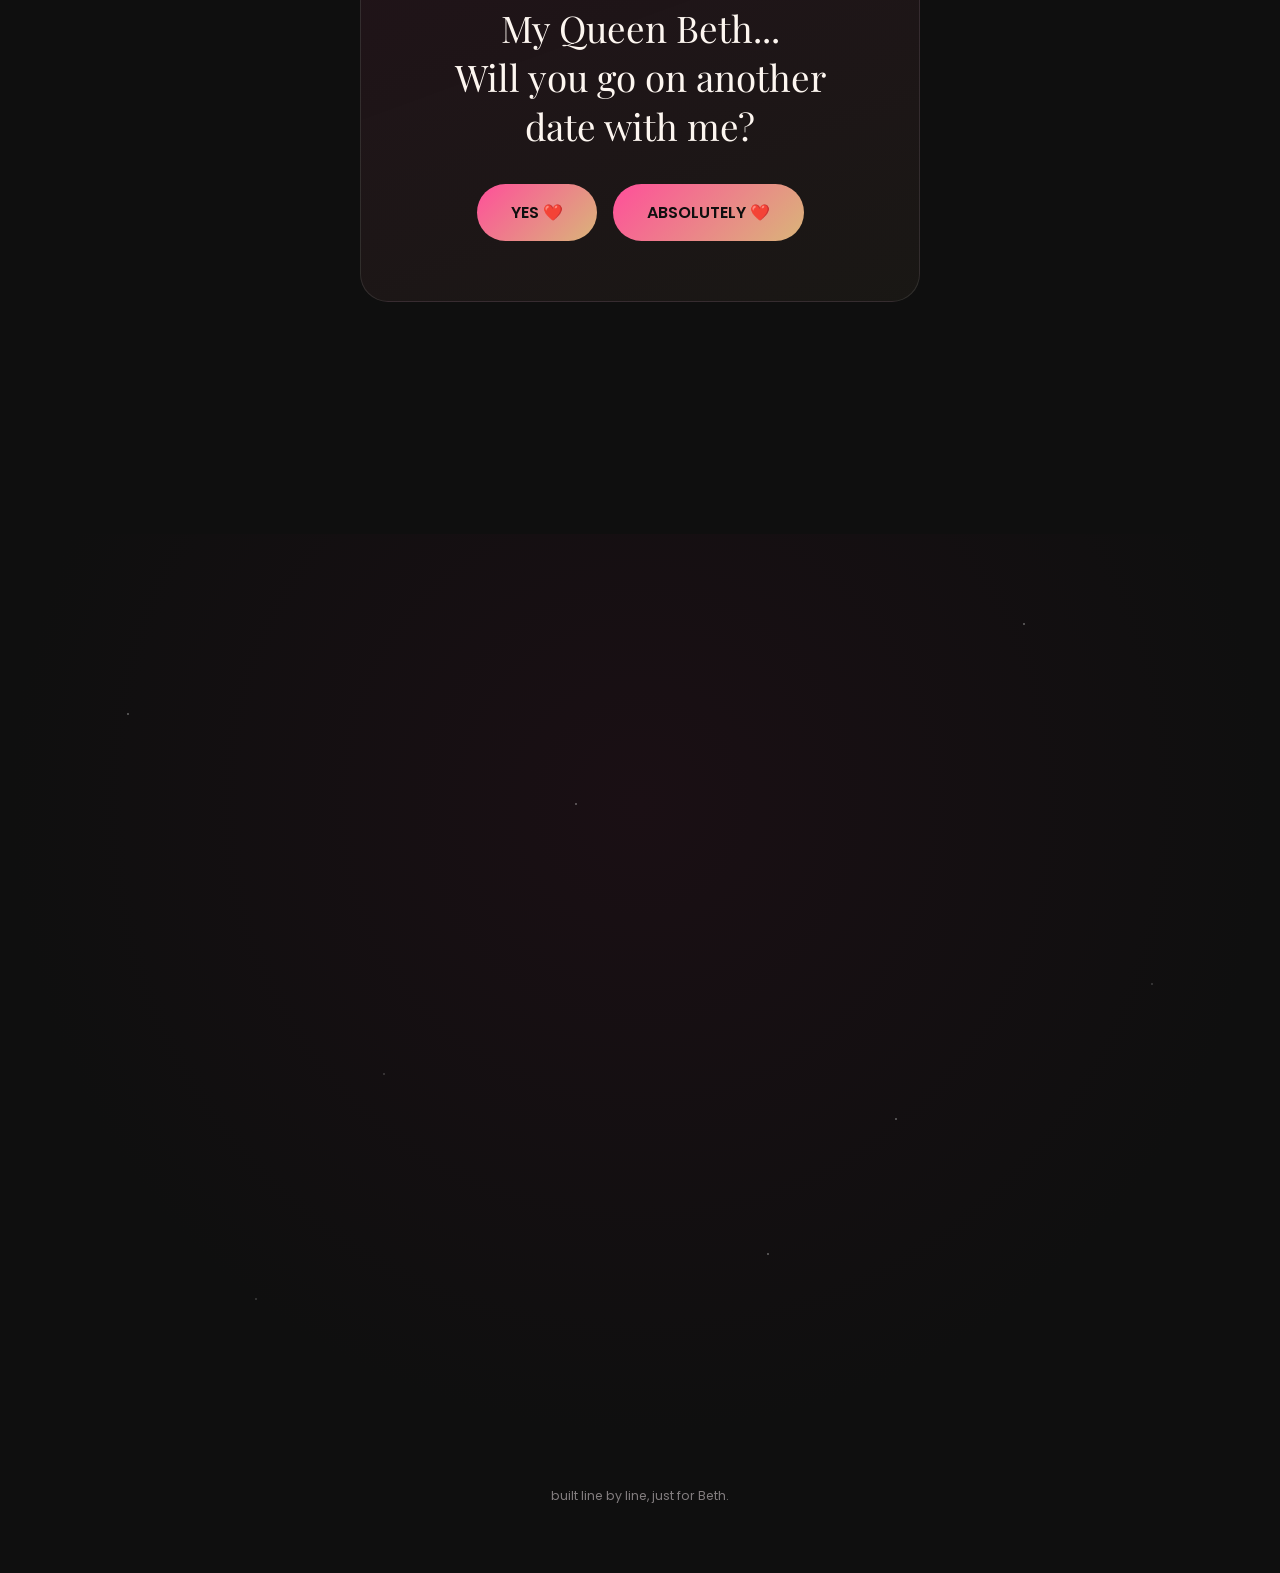
==== commit 04cbad6b: "Update index.html" ====
--- a/index.html
+++ b/index.html
@@ -56,7 +56,7 @@
   <div class="section-inner">
     <div class="reveal" style="text-align:center;">
       <span class="eyebrow">still counting</span>
-      <h2 class="section-title">We've Been Making Memories For...</h2>
+      <h2 class="section-title">it has been this long since our first kiss...</h2>
       <p class="section-sub" style="margin-left:auto;margin-right:auto;">Every second on this clock is one I'd choose again.</p>
     </div>
 
@@ -80,7 +80,7 @@
   <div class="section-inner">
     <div class="reveal" style="text-align:center;">
       <span class="eyebrow">our corkboard</span>
-      <h2 class="section-title">Twenty Little Moments I Kept</h2>
+      <h2 class="section-title">Little Moments I Kept</h2>
       <p class="section-sub" style="margin-left:auto;margin-right:auto;">Tap a polaroid to relive it.</p>
     </div>
 
